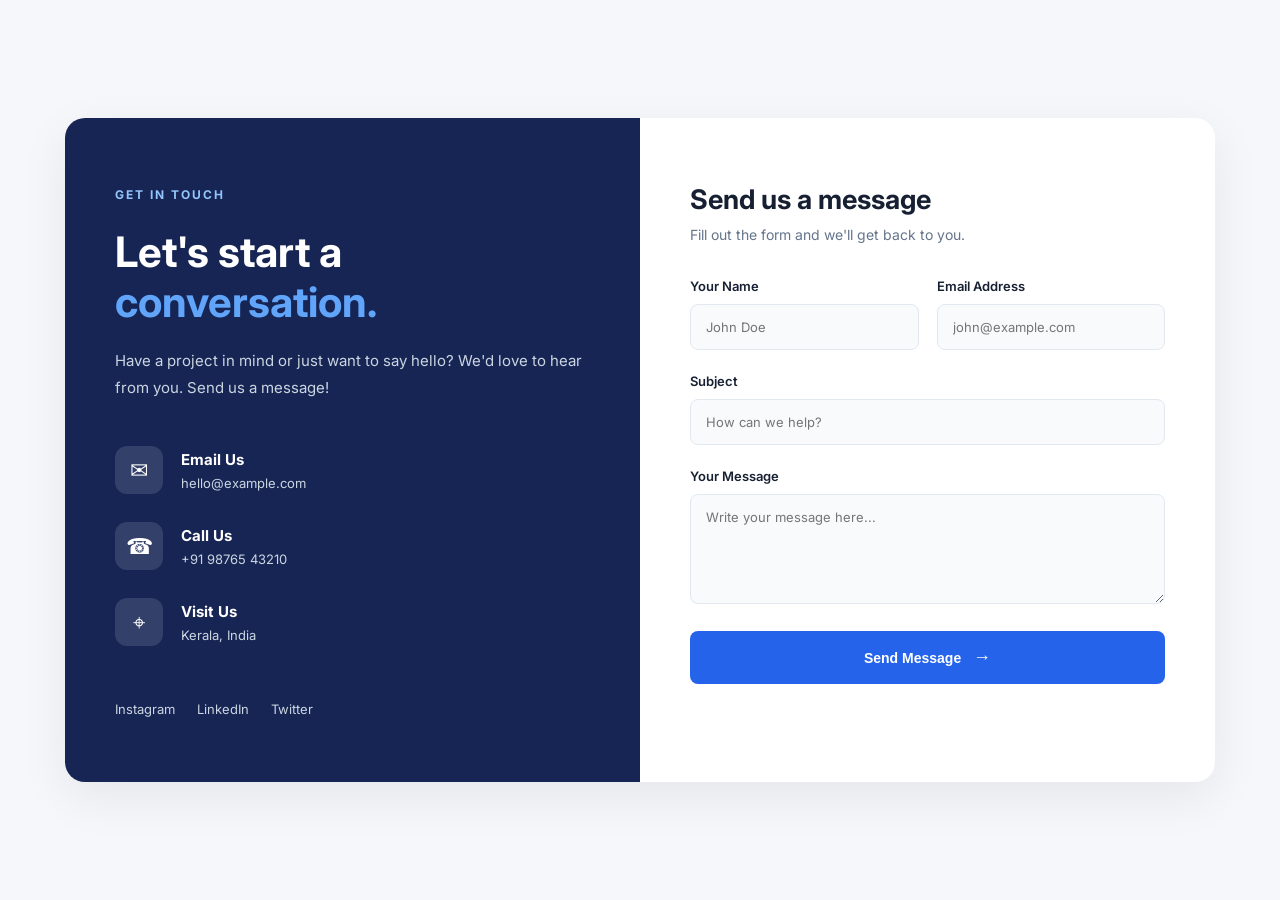
==== contact.html @ 4669933d "contact page" ====
<!DOCTYPE html>
<html lang="en">
<head>
    <meta charset="UTF-8">
    <meta name="viewport" content="width=device-width, initial-scale=1.0">
    <title>Contact Us</title>
    <!-- <link rel="stylesheet" href="style.css"> -->

    <style>

/* Google Font */
@import url('https://fonts.googleapis.com/css2?family=Inter:wght@400;500;600;700;800&display=swap');

* {
    margin: 0;
    padding: 0;
    box-sizing: border-box;
}

body {
    font-family: 'Inter', sans-serif;
    background: #f5f7fb;
    color: #172033;
}

.contact-section {
    min-height: 100vh;
    display: flex;
    align-items: center;
    justify-content: center;
    padding: 70px 20px;
}

.contact-container {
    width: 100%;
    max-width: 1150px;
    display: grid;
    grid-template-columns: 1fr 1fr;
    background: #ffffff;
    border-radius: 20px;
    overflow: hidden;
    box-shadow: 0 15px 50px rgba(0,0,0,0.07);
}

/* Left Section */

.contact-info {
    background: #172554;
    color: #ffffff;
    padding: 65px 50px;
}

.tag {
    display: inline-block;
    font-size: 12px;
    letter-spacing: 2px;
    font-weight: 700;
    color: #93c5fd;
    margin-bottom: 25px;
}

.contact-info h1 {
    font-size: 42px;
    line-height: 1.2;
    margin-bottom: 20px;
}

.contact-info h1 span {
    color: #60a5fa;
}

.description {
    color: #cbd5e1;
    font-size: 15px;
    line-height: 1.8;
    margin-bottom: 45px;
}

.info-items {
    display: flex;
    flex-direction: column;
    gap: 28px;
}

.info-item {
    display: flex;
    align-items: center;
    gap: 18px;
}

.icon {
    width: 48px;
    height: 48px;
    background: rgba(255,255,255,0.12);
    border-radius: 12px;
    display: flex;
    align-items: center;
    justify-content: center;
    font-size: 22px;
}

.info-item h3 {
    font-size: 15px;
    margin-bottom: 6px;
}

.info-item p {
    font-size: 13px;
    color: #cbd5e1;
}

.social-links {
    display: flex;
    gap: 22px;
    margin-top: 55px;
}

.social-links a {
    color: #cbd5e1;
    text-decoration: none;
    font-size: 13px;
    transition: 0.3s;
}

.social-links a:hover {
    color: #60a5fa;
}

/* Right Section */

.contact-form {
    padding: 65px 50px;
}

.contact-form h2 {
    font-size: 27px;
    margin-bottom: 10px;
}

.contact-form > p {
    font-size: 14px;
    color: #64748b;
    margin-bottom: 35px;
}

.form-row {
    display: grid;
    grid-template-columns: 1fr 1fr;
    gap: 18px;
}

.form-group {
    margin-bottom: 23px;
}

.form-group label {
    display: block;
    font-size: 13px;
    font-weight: 600;
    margin-bottom: 10px;
}

.form-group input,
.form-group textarea {
    width: 100%;
    padding: 14px 15px;
    border: 1px solid #e2e8f0;
    border-radius: 8px;
    font-family: inherit;
    font-size: 13px;
    outline: none;
    background: #f8fafc;
    transition: 0.3s;
}

.form-group input:focus,
.form-group textarea:focus {
    border-color: #3b82f6;
    background: #ffffff;
}

.form-group textarea {
    resize: vertical;
}

.contact-form button {
    width: 100%;
    padding: 16px;
    border: none;
    border-radius: 8px;
    background: #2563eb;
    color: #ffffff;
    font-size: 14px;
    font-weight: 600;
    cursor: pointer;
    transition: 0.3s;
}

.contact-form button:hover {
    background: #1d4ed8;
}

.contact-form button span {
    margin-left: 8px;
    font-size: 18px;
}

/* Tablet */

@media (max-width: 900px) {

    .contact-container {
        max-width: 650px;
        grid-template-columns: 1fr;
    }

    .contact-info,
    .contact-form {
        padding: 45px 35px;
    }

    .contact-info h1 {
        font-size: 36px;
    }

}

/* Mobile */

@media (max-width: 500px) {

    .contact-section {
        padding: 25px 15px;
    }

    .contact-info,
    .contact-form {
        padding: 35px 22px;
    }

    .contact-info h1 {
        font-size: 30px;
    }

    .description {
        font-size: 14px;
    }

    .form-row {
        grid-template-columns: 1fr;
        gap: 0;
    }

    .contact-form h2 {
        font-size: 23px;
    }

    .social-links {
        flex-wrap: wrap;
        gap: 15px;
    }

}

    </style>
</head>
<body>

    <section class="contact-section">

        <div class="contact-container">

            <!-- Left Content -->
            <div class="contact-info">
                <span class="tag">GET IN TOUCH</span>

                <h1>Let's start a <span>conversation.</span></h1>

                <p class="description">
                    Have a project in mind or just want to say hello?
                    We'd love to hear from you. Send us a message!
                </p>

                <div class="info-items">

                    <div class="info-item">
                        <div class="icon">✉</div>
                        <div>
                            <h3>Email Us</h3>
                            <p>hello@example.com</p>
                        </div>
                    </div>

                    <div class="info-item">
                        <div class="icon">☎</div>
                        <div>
                            <h3>Call Us</h3>
                            <p>+91 98765 43210</p>
                        </div>
                    </div>

                    <div class="info-item">
                        <div class="icon">⌖</div>
                        <div>
                            <h3>Visit Us</h3>
                            <p>Kerala, India</p>
                        </div>
                    </div>

                </div>

                <div class="social-links">
                    <a href="#">Instagram</a>
                    <a href="#">LinkedIn</a>
                    <a href="#">Twitter</a>
                </div>
            </div>


            <!-- Right Contact Form -->
            <div class="contact-form">

                <h2>Send us a message</h2>
                <p>Fill out the form and we'll get back to you.</p>

                <form action="#" method="POST">

                    <div class="form-row">
                        <div class="form-group">
                            <label for="name">Your Name</label>
                            <input type="text" id="name"
                                placeholder="John Doe" required>
                        </div>

                        <div class="form-group">
                            <label for="email">Email Address</label>
                            <input type="email" id="email"
                                placeholder="john@example.com" required>
                        </div>
                    </div>

                    <div class="form-group">
                        <label for="subject">Subject</label>
                        <input type="text" id="subject"
                            placeholder="How can we help?">
                    </div>

                    <div class="form-group">
                        <label for="message">Your Message</label>
                        <textarea id="message" rows="5"
                            placeholder="Write your message here..."
                            required></textarea>
                    </div>

                    <button type="submit">
                        Send Message <span>→</span>
                    </button>

                </form>

            </div>

        </div>
    </section>

</body>
</html>
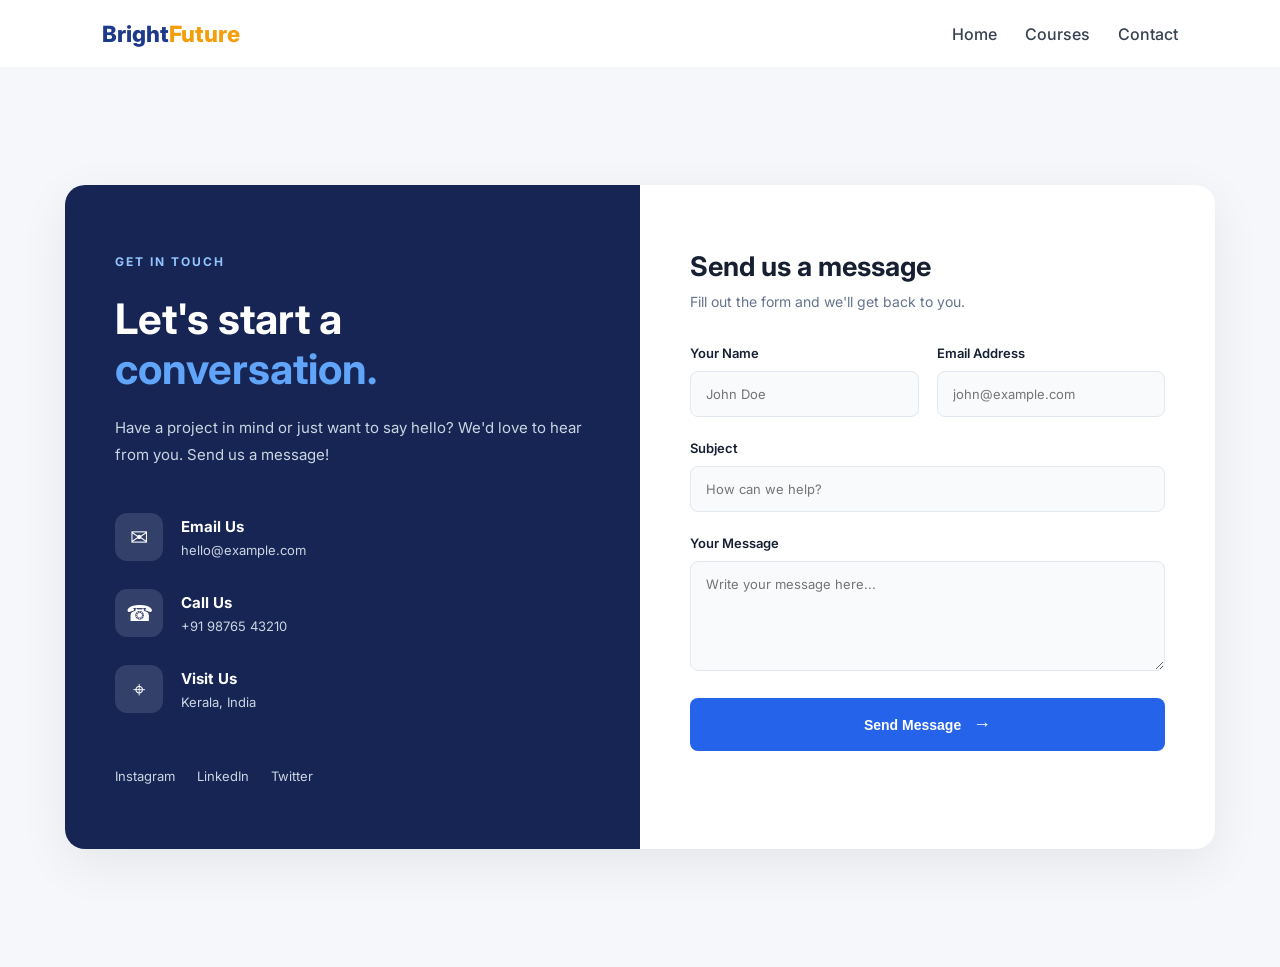
==== commit b5ecc947: "navbar chnage" ====
--- a/contact.html
+++ b/contact.html
@@ -23,7 +23,19 @@
     background: #f5f7fb;
     color: #172033;
 }
-
+ /* Navbar */
+    .nav {
+      display: flex;
+      justify-content: space-between;
+      align-items: center;
+      padding: 20px 8%;
+      background: #fff;
+    }
+    .logo { font-size: 1.4rem; font-weight: 800; color: #1e3a8a; }
+    .logo span { color: #f59e0b; }
+    .nav ul { display: flex; gap: 28px; list-style: none; }
+    .nav a { text-decoration: none; color: #374151; font-weight: 500; }
+    .nav a:hover { color: #1e3a8a; }
 .contact-section {
     min-height: 100vh;
     display: flex;
@@ -267,6 +279,15 @@
 </head>
 <body>
 
+    <nav class="nav">
+    <div class="logo">Bright<span>Future</span></div>
+    <ul>
+      <li><a href="/index.html">Home</a></li>
+      <li><a href="/course.html">Courses</a></li>
+      <li><a href="/contact.html">Contact</a></li>
+    </ul>
+  </nav>
+
     <section class="contact-section">
 
         <div class="contact-container">
